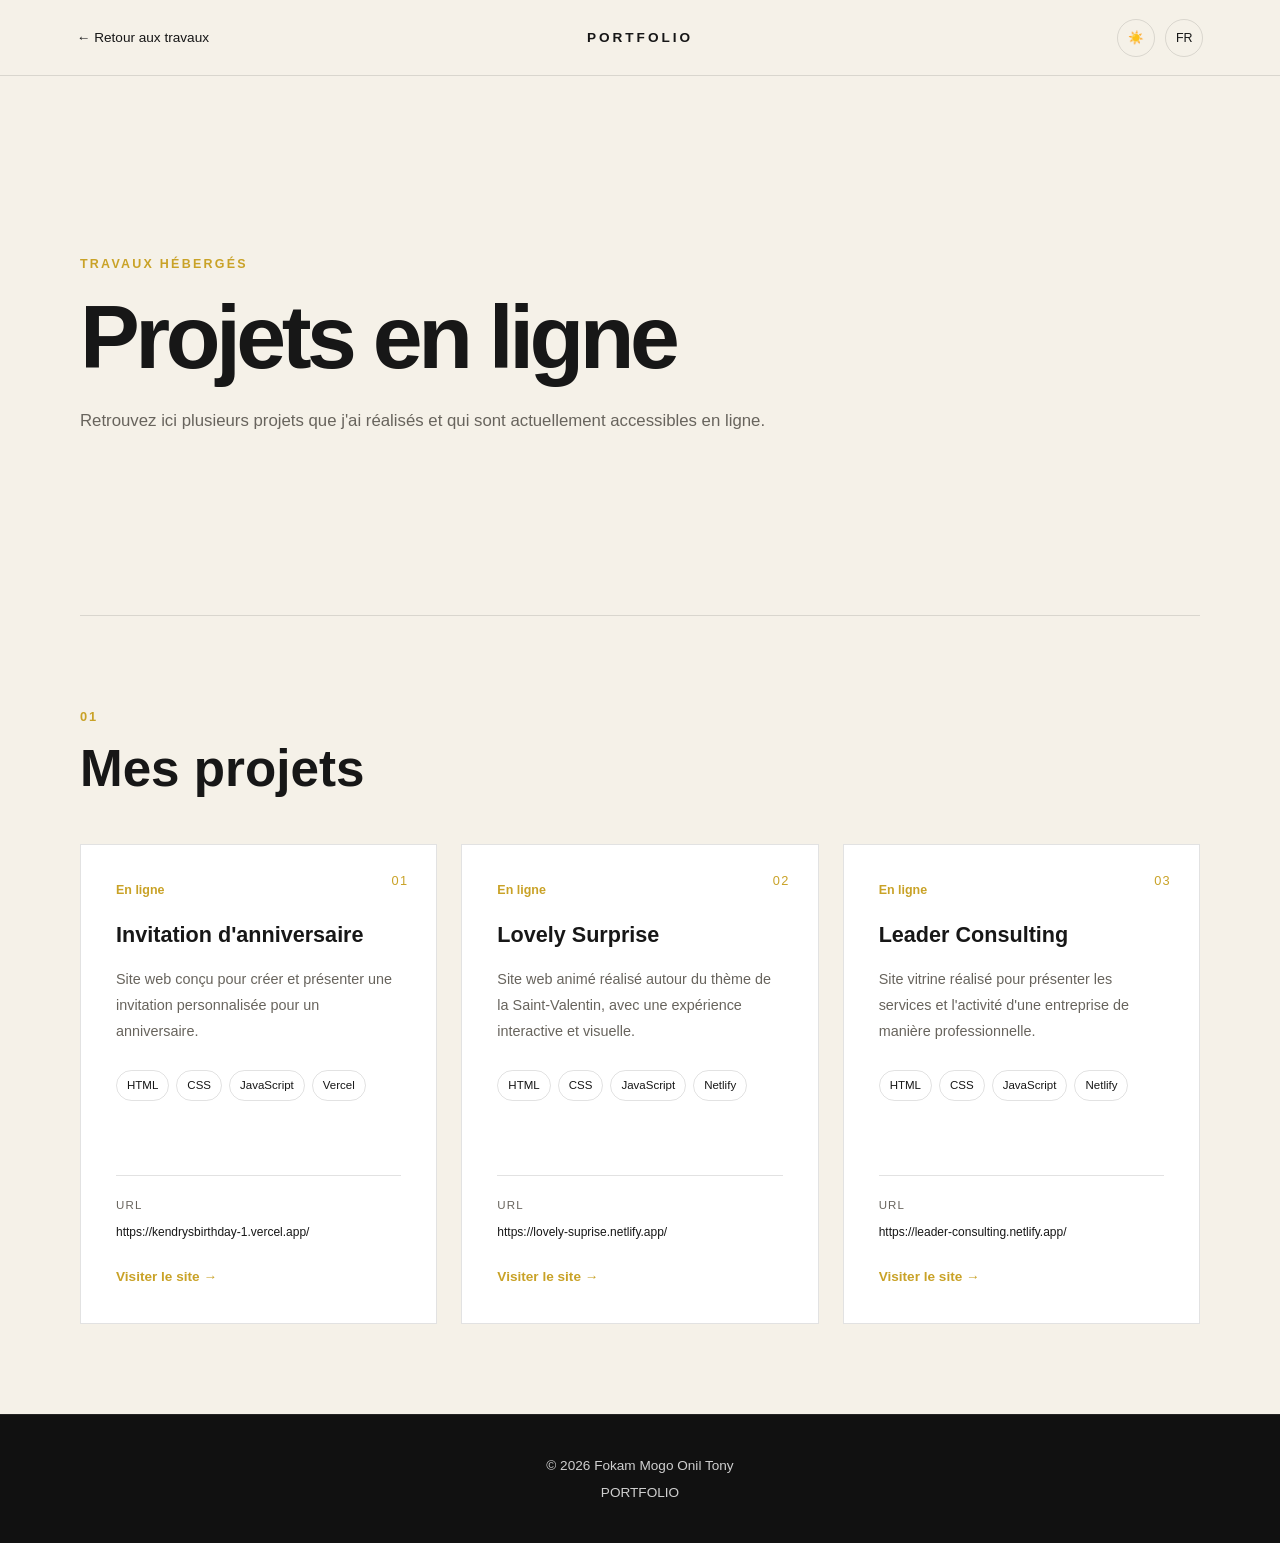
==== projetheberges/index.html @ 0e51179e "Mise en ligne du portfolio" ====
<!DOCTYPE html>
<html lang="fr">

<head>

    <meta charset="UTF-8">

    <meta name="viewport" content="width=device-width, initial-scale=1.0">

    <title>Travaux hébergés — Portfolio</title>

    <link rel="stylesheet" href="projets-heberges.css">

</head>

<body>

    <!-- HEADER -->

    <header class="project-header">

        <a href="../index.html#travaux"
           class="back-link"
           data-i18n="back">
            ← Retour aux travaux
        </a>

        <div class="project-logo">
            PORTFOLIO
        </div>

        <div class="project-controls">

            <button
                id="theme-toggle"
                class="control-button"
                aria-label="Changer le thème">
                ☀️
            </button>

            <button
                id="language-toggle"
                class="control-button">
                FR
            </button>

        </div>

    </header>


    <main>

        <!-- INTRODUCTION -->

        <section class="projects-intro">

            <span class="project-number">
                TRAVAUX HÉBERGÉS
            </span>

            <h1 data-i18n="title">
                Projets en ligne
            </h1>

            <p data-i18n="intro">
                Retrouvez ici plusieurs projets que j'ai réalisés
                et qui sont actuellement accessibles en ligne.
            </p>

        </section>


        <!-- PROJETS -->

        <section class="hosted-projects">

            <span class="section-number">
                01
            </span>

            <h2 data-i18n="projectsTitle">
                Mes projets
            </h2>


            <div class="hosted-grid">


                <!-- =========================================
                     PROJET 1
                ========================================== -->

                <article class="hosted-card">

                    <div class="hosted-number">
                        01
                    </div>

                    <span class="hosted-status"
                          data-i18n="online">
                        En ligne
                    </span>

                    <h3 data-i18n="birthdayTitle">
                        Invitation d'anniversaire
                    </h3>

                    <p data-i18n="birthdayDescription">
                        Site web conçu pour créer et présenter
                        une invitation personnalisée pour un
                        anniversaire.
                    </p>

                    <div class="technologies">

                        <span>HTML</span>
                        <span>CSS</span>
                        <span>JavaScript</span>
                        <span>Vercel</span>

                    </div>

                    <div class="project-url">

                        <span data-i18n="url">
                            URL
                        </span>

                        <a
                            href="https://kendrysbirthday-1.vercel.app/"
                            target="_blank"
                            rel="noopener noreferrer">

                            https://kendrysbirthday-1.vercel.app/

                        </a>

                    </div>

                    <a
                        href="https://kendrysbirthday-1.vercel.app/"
                        target="_blank"
                        rel="noopener noreferrer"
                        class="visit-link"
                        data-i18n="visit">

                        Visiter le site →

                    </a>

                </article>


                <!-- =========================================
                     PROJET 2
                ========================================== -->

                <article class="hosted-card">

                    <div class="hosted-number">
                        02
                    </div>

                    <span class="hosted-status"
                          data-i18n="online">
                        En ligne
                    </span>

                    <h3>
                        Lovely Surprise
                    </h3>

                    <p data-i18n="lovelyDescription">
                        Site web animé réalisé autour du thème
                        de la Saint-Valentin, avec une expérience
                        interactive et visuelle.
                    </p>

                    <div class="technologies">

                        <span>HTML</span>
                        <span>CSS</span>
                        <span>JavaScript</span>
                        <span>Netlify</span>

                    </div>

                    <div class="project-url">

                        <span data-i18n="url">
                            URL
                        </span>

                        <a
                            href="https://lovely-suprise.netlify.app/"
                            target="_blank"
                            rel="noopener noreferrer">

                            https://lovely-suprise.netlify.app/

                        </a>

                    </div>

                    <a
                        href="https://lovely-suprise.netlify.app/"
                        target="_blank"
                        rel="noopener noreferrer"
                        class="visit-link"
                        data-i18n="visit">

                        Visiter le site →

                    </a>

                </article>


                <!-- =========================================
                     PROJET 3
                ========================================== -->

                <article class="hosted-card">

                    <div class="hosted-number">
                        03
                    </div>

                    <span class="hosted-status"
                          data-i18n="online">
                        En ligne
                    </span>

                    <h3>
                        Leader Consulting
                    </h3>

                    <p data-i18n="leaderDescription">
                        Site vitrine réalisé pour présenter
                        les services et l'activité d'une entreprise
                        de manière professionnelle.
                    </p>

                    <div class="technologies">

                        <span>HTML</span>
                        <span>CSS</span>
                        <span>JavaScript</span>
                        <span>Netlify</span>

                    </div>

                    <div class="project-url">

                        <span data-i18n="url">
                            URL
                        </span>

                        <a
                            href="https://leader-consulting.netlify.app/"
                            target="_blank"
                            rel="noopener noreferrer">

                            https://leader-consulting.netlify.app/

                        </a>

                    </div>

                    <a
                        href="https://leader-consulting.netlify.app/"
                        target="_blank"
                        rel="noopener noreferrer"
                        class="visit-link"
                        data-i18n="visit">

                        Visiter le site →

                    </a>

                </article>


            </div>

        </section>

    </main>


    <!-- FOOTER -->

    <footer class="project-footer">

        <p>
            © 2026 Fokam Mogo Onil Tony
        </p>

        <p>
            PORTFOLIO
        </p>

    </footer>


    <script src="projets-heberges.js"></script>

</body>

</html>
---- projetheberges/projets-heberges.css ----
/* =========================================================
   VARIABLES
========================================================= */

:root {
    --project-bg: #f5f1e8;
    --project-surface: #ffffff;
    --project-text: #171717;
    --project-muted: #68645d;
    --project-gold: #c9a227;
    --project-border: rgba(23, 23, 23, 0.12);
}


/* =========================================================
   BASE
========================================================= */

* {
    margin: 0;
    padding: 0;
    box-sizing: border-box;
}

html {
    scroll-behavior: smooth;
}

body {
    background: var(--project-bg);
    color: var(--project-text);

    font-family: Arial, Helvetica, sans-serif;

    line-height: 1.7;

    transition:
        background-color 0.5s ease,
        color 0.5s ease;
}


/* =========================================================
   HEADER
========================================================= */

.project-header {

    position: sticky;
    top: 0;

    z-index: 1000;

    height: 76px;

    padding: 0 6%;

    display: grid;

    grid-template-columns: 1fr auto 1fr;

    align-items: center;

    background: rgba(245, 241, 232, 0.94);

    backdrop-filter: blur(12px);

    border-bottom: 1px solid var(--project-border);
}

.back-link {

    justify-self: start;

    color: var(--project-text);

    text-decoration: none;

    font-size: 0.85rem;

    font-weight: 500;

    transition:
        color 0.3s ease,
        transform 0.3s ease;
}

.back-link:hover {

    color: var(--project-gold);

    transform: translateX(-4px);
}

.project-logo {

    justify-self: center;

    font-size: 0.85rem;

    font-weight: 700;

    letter-spacing: 0.22em;
}

.project-controls {

    justify-self: end;

    display: flex;

    align-items: center;

    gap: 10px;
}

.control-button {

    width: 38px;
    height: 38px;

    display: flex;

    align-items: center;
    justify-content: center;

    padding: 0;

    border: 1px solid var(--project-border);

    border-radius: 50%;

    background: transparent;

    color: var(--project-text);

    cursor: pointer;

    font-family: inherit;

    font-size: 0.78rem;

    transition:
        border-color 0.3s ease,
        color 0.3s ease,
        transform 0.3s ease;
}

.control-button:hover {

    border-color: var(--project-gold);

    color: var(--project-gold);

    transform: translateY(-2px);
}


/* =========================================================
   CONTENU
========================================================= */

main {

    width: min(1120px, 88%);

    margin: 0 auto;
}

section {

    padding: 90px 0;
}


/* =========================================================
   INTRODUCTION
========================================================= */

.projects-intro {

    min-height: 60vh;

    display: flex;

    flex-direction: column;

    justify-content: center;

    align-items: flex-start;

    border-bottom: 1px solid var(--project-border);
}

.project-number {

    margin-bottom: 18px;

    color: var(--project-gold);

    font-size: 0.78rem;

    font-weight: 600;

    letter-spacing: 0.18em;
}

.projects-intro h1 {

    margin-bottom: 22px;

    font-size: clamp(3rem, 7vw, 6rem);

    line-height: 1;

    letter-spacing: -0.05em;
}

.projects-intro p {

    max-width: 700px;

    color: var(--project-muted);

    font-size: 1.05rem;

    line-height: 1.9;
}


/* =========================================================
   SECTION PROJETS
========================================================= */

.section-number {

    display: block;

    margin-bottom: 12px;

    color: var(--project-gold);

    font-size: 0.8rem;

    font-weight: 600;

    letter-spacing: 0.15em;
}

.hosted-projects h2 {

    margin-bottom: 45px;

    font-size: clamp(2rem, 4vw, 3.2rem);

    line-height: 1.15;
}


/* =========================================================
   GRILLE
========================================================= */

.hosted-grid {

    display: grid;

    grid-template-columns: repeat(3, 1fr);

    gap: 24px;
}


/* =========================================================
   CARTE
========================================================= */

.hosted-card {

    position: relative;

    padding: 35px;

    min-height: 480px;

    display: flex;

    flex-direction: column;

    background: var(--project-surface);

    border: 1px solid var(--project-border);

    transition:
        transform 0.4s ease,
        box-shadow 0.4s ease,
        background-color 0.4s ease;
}

.hosted-card:hover {

    transform: translateY(-7px);

    box-shadow:
        0 20px 40px rgba(0, 0, 0, 0.08);
}


/* =========================================================
   NUMÉRO
========================================================= */

.hosted-number {

    position: absolute;

    top: 25px;
    right: 28px;

    color: var(--project-gold);

    font-size: 0.8rem;

    letter-spacing: 0.1em;
}


/* =========================================================
   STATUT
========================================================= */

.hosted-status {

    margin-bottom: 20px;

    color: var(--project-gold);

    font-size: 0.78rem;

    font-weight: 600;
}


/* =========================================================
   TITRE
========================================================= */

.hosted-card h3 {

    margin-bottom: 18px;

    font-size: 1.35rem;

    line-height: 1.3;
}


/* =========================================================
   DESCRIPTION
========================================================= */

.hosted-card > p {

    margin-bottom: 25px;

    color: var(--project-muted);

    font-size: 0.9rem;

    line-height: 1.8;
}


/* =========================================================
   TECHNOLOGIES
========================================================= */

.technologies {

    display: flex;

    flex-wrap: wrap;

    gap: 7px;

    margin-bottom: 25px;
}

.technologies span {

    padding: 5px 10px;

    border: 1px solid var(--project-border);

    border-radius: 20px;

    font-size: 0.72rem;
}


/* =========================================================
   URL
========================================================= */

.project-url {

    margin-top: auto;

    padding-top: 20px;

    border-top: 1px solid var(--project-border);
}

.project-url > span {

    display: block;

    margin-bottom: 7px;

    color: var(--project-muted);

    font-size: 0.72rem;

    text-transform: uppercase;

    letter-spacing: 0.1em;
}

.project-url a {

    display: block;

    color: var(--project-text);

    font-size: 0.75rem;

    word-break: break-all;

    text-decoration: none;

    transition: color 0.3s ease;
}

.project-url a:hover {

    color: var(--project-gold);
}


/* =========================================================
   BOUTON
========================================================= */

.visit-link {

    display: inline-block;

    margin-top: 22px;

    color: var(--project-gold);

    font-size: 0.85rem;

    font-weight: 600;

    text-decoration: none;
}

.visit-link:hover {

    text-decoration: underline;
}


/* =========================================================
   FOOTER
========================================================= */

.project-footer {

    padding: 35px 20px;

    background: #111111;

    color: #cfcfcf;

    text-align: center;

    border-top: 1px solid rgba(255, 255, 255, 0.08);
}

.project-footer p {

    margin: 4px 0;

    font-size: 0.85rem;
}


/* =========================================================
   MODE SOMBRE
========================================================= */

body.dark-mode {

    --project-bg: #0f0f0f;

    --project-surface: #171717;

    --project-text: #f5f1e8;

    --project-muted: #aaa59c;

    --project-border: rgba(255, 255, 255, 0.12);
}

body.dark-mode .project-header {

    background: rgba(15, 15, 15, 0.94);
}

body.dark-mode .control-button {

    border-color: rgba(255, 255, 255, 0.16);
}

body.dark-mode .hosted-card:hover {

    box-shadow:
        0 20px 40px rgba(0, 0, 0, 0.35);
}


/* =========================================================
   TABLETTE
========================================================= */

@media (max-width: 950px) {

    .hosted-grid {

        grid-template-columns: repeat(2, 1fr);
    }

}


/* =========================================================
   MOBILE
========================================================= */

@media (max-width: 650px) {

    .project-header {

        height: 68px;

        padding: 0 5%;
    }

    .back-link {

        font-size: 0;
    }

    .back-link::before {

        content: "←";

        font-size: 1.15rem;
    }

    .project-logo {

        font-size: 0.72rem;

        letter-spacing: 0.16em;
    }

    .project-controls {

        gap: 6px;
    }

    .control-button {

        width: 34px;
        height: 34px;
    }

    main {

        width: 88%;
    }

    section {

        padding: 65px 0;
    }

    .projects-intro {

        min-height: calc(100vh - 68px);
    }

    .projects-intro h1 {

        font-size: clamp(2.5rem, 13vw, 4.5rem);
    }

    .hosted-grid {

        grid-template-columns: 1fr;
    }

    .hosted-card {

        min-height: auto;

        padding: 28px;
    }

}
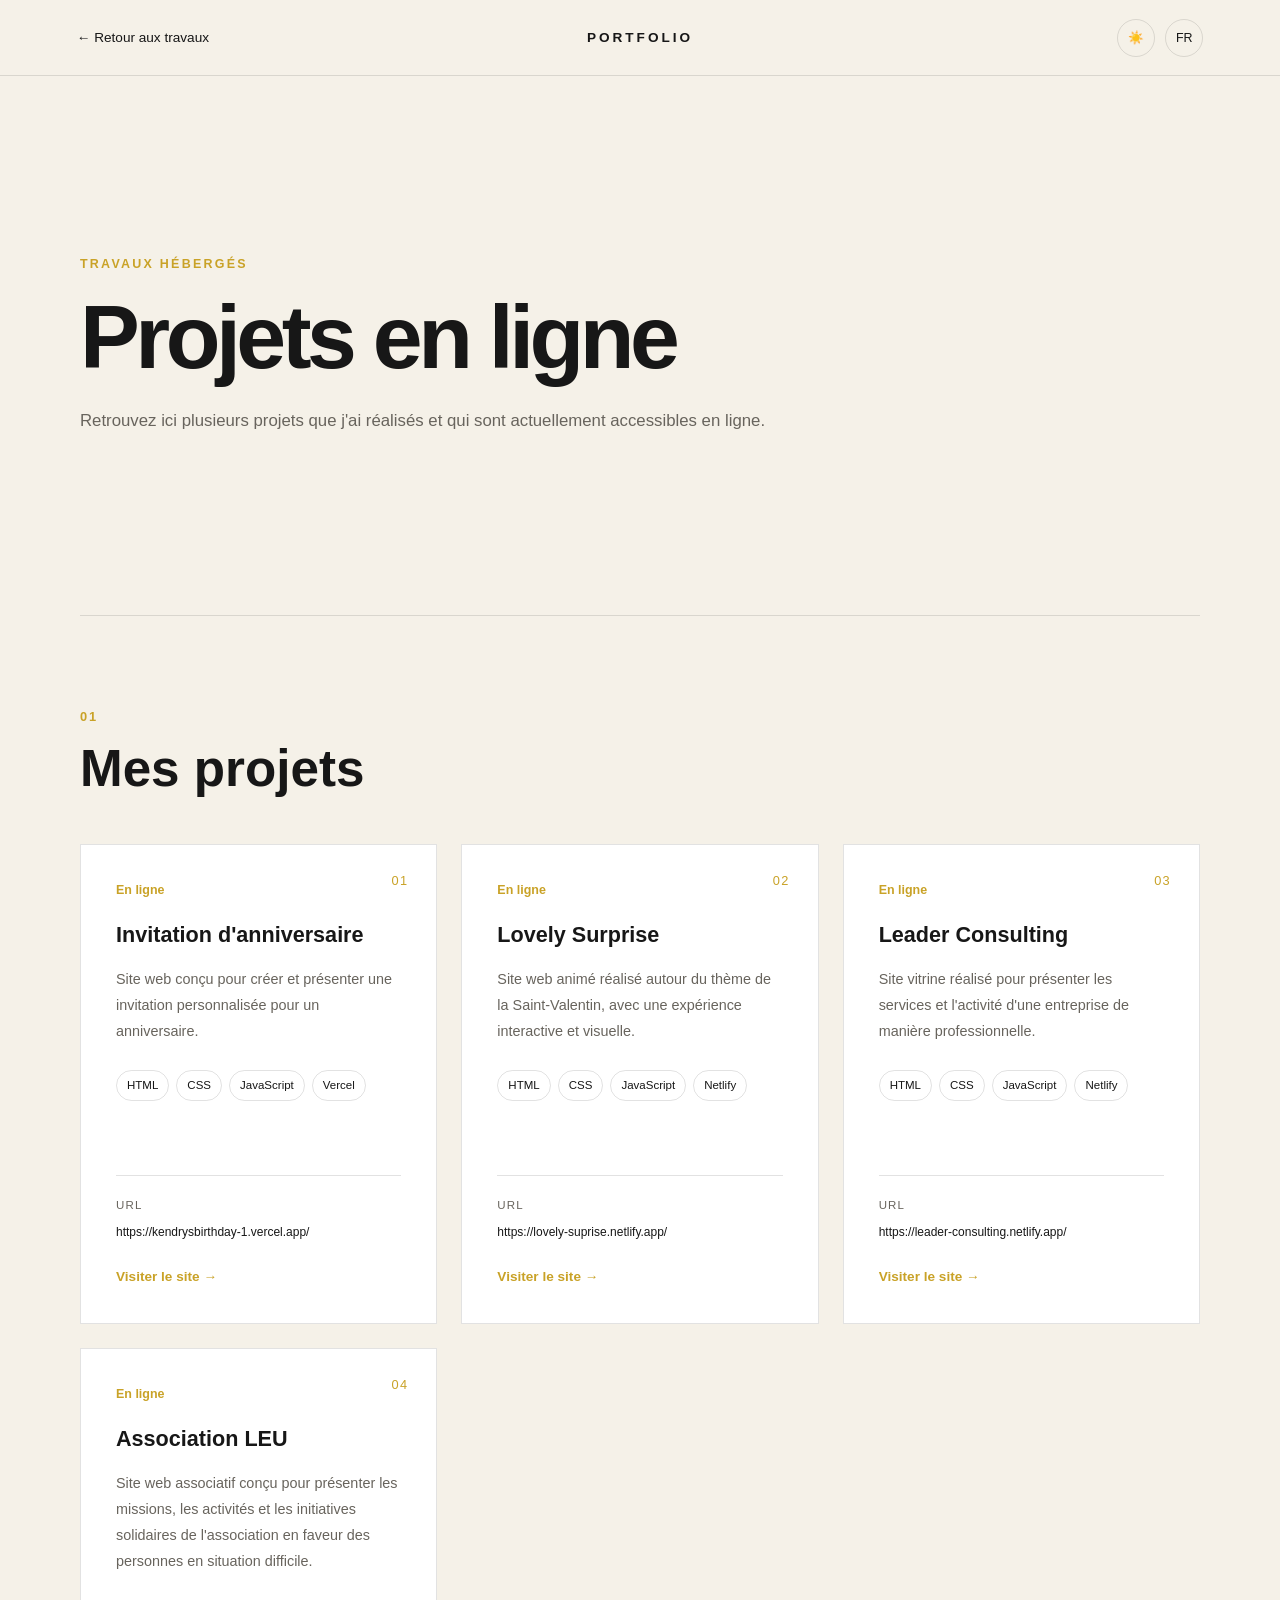
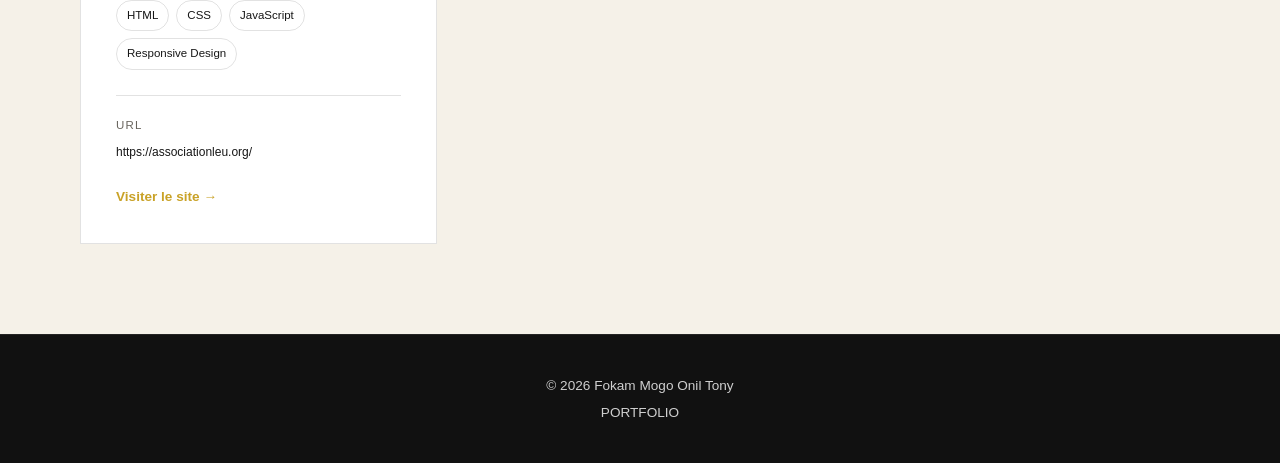
==== commit 28d08fa3: "Ajout du projet Association LEU" ====
--- a/projetheberges/index.html
+++ b/projetheberges/index.html
@@ -280,6 +280,72 @@
                     </a>
 
                 </article>
+                
+                <!-- =========================================
+                     PROJET 4
+                ========================================== -->
+
+                <article class="hosted-card">
+
+                    <div class="hosted-number">
+                        04
+                    </div>
+
+                    <span class="hosted-status"
+                          data-i18n="online">
+                        En ligne
+                    </span>
+
+                    <h3>
+                        Association LEU
+                    </h3>
+
+                    <p data-i18n="leuDescription">
+                        Site web associatif conçu pour présenter
+                        les missions, les activités et les initiatives
+                        solidaires de l'association en faveur
+                        des personnes en situation difficile.
+                    </p>
+
+                    <div class="technologies">
+
+                        <span>HTML</span>
+                        <span>CSS</span>
+                        <span>JavaScript</span>
+                        <span>Responsive Design</span>
+
+                    </div>
+
+                    <div class="project-url">
+
+                        <span data-i18n="url">
+                            URL
+                        </span>
+
+                        <a
+                            href="https://associationleu.org/"
+                            target="_blank"
+                            rel="noopener noreferrer">
+
+                            https://associationleu.org/
+
+                        </a>
+
+                    </div>
+
+                    <a
+                        href="https://associationleu.org/"
+                        target="_blank"
+                        rel="noopener noreferrer"
+                        class="visit-link"
+                        data-i18n="visit">
+
+                        Visiter le site →
+
+                    </a>
+
+                </article>
+
 
 
             </div>
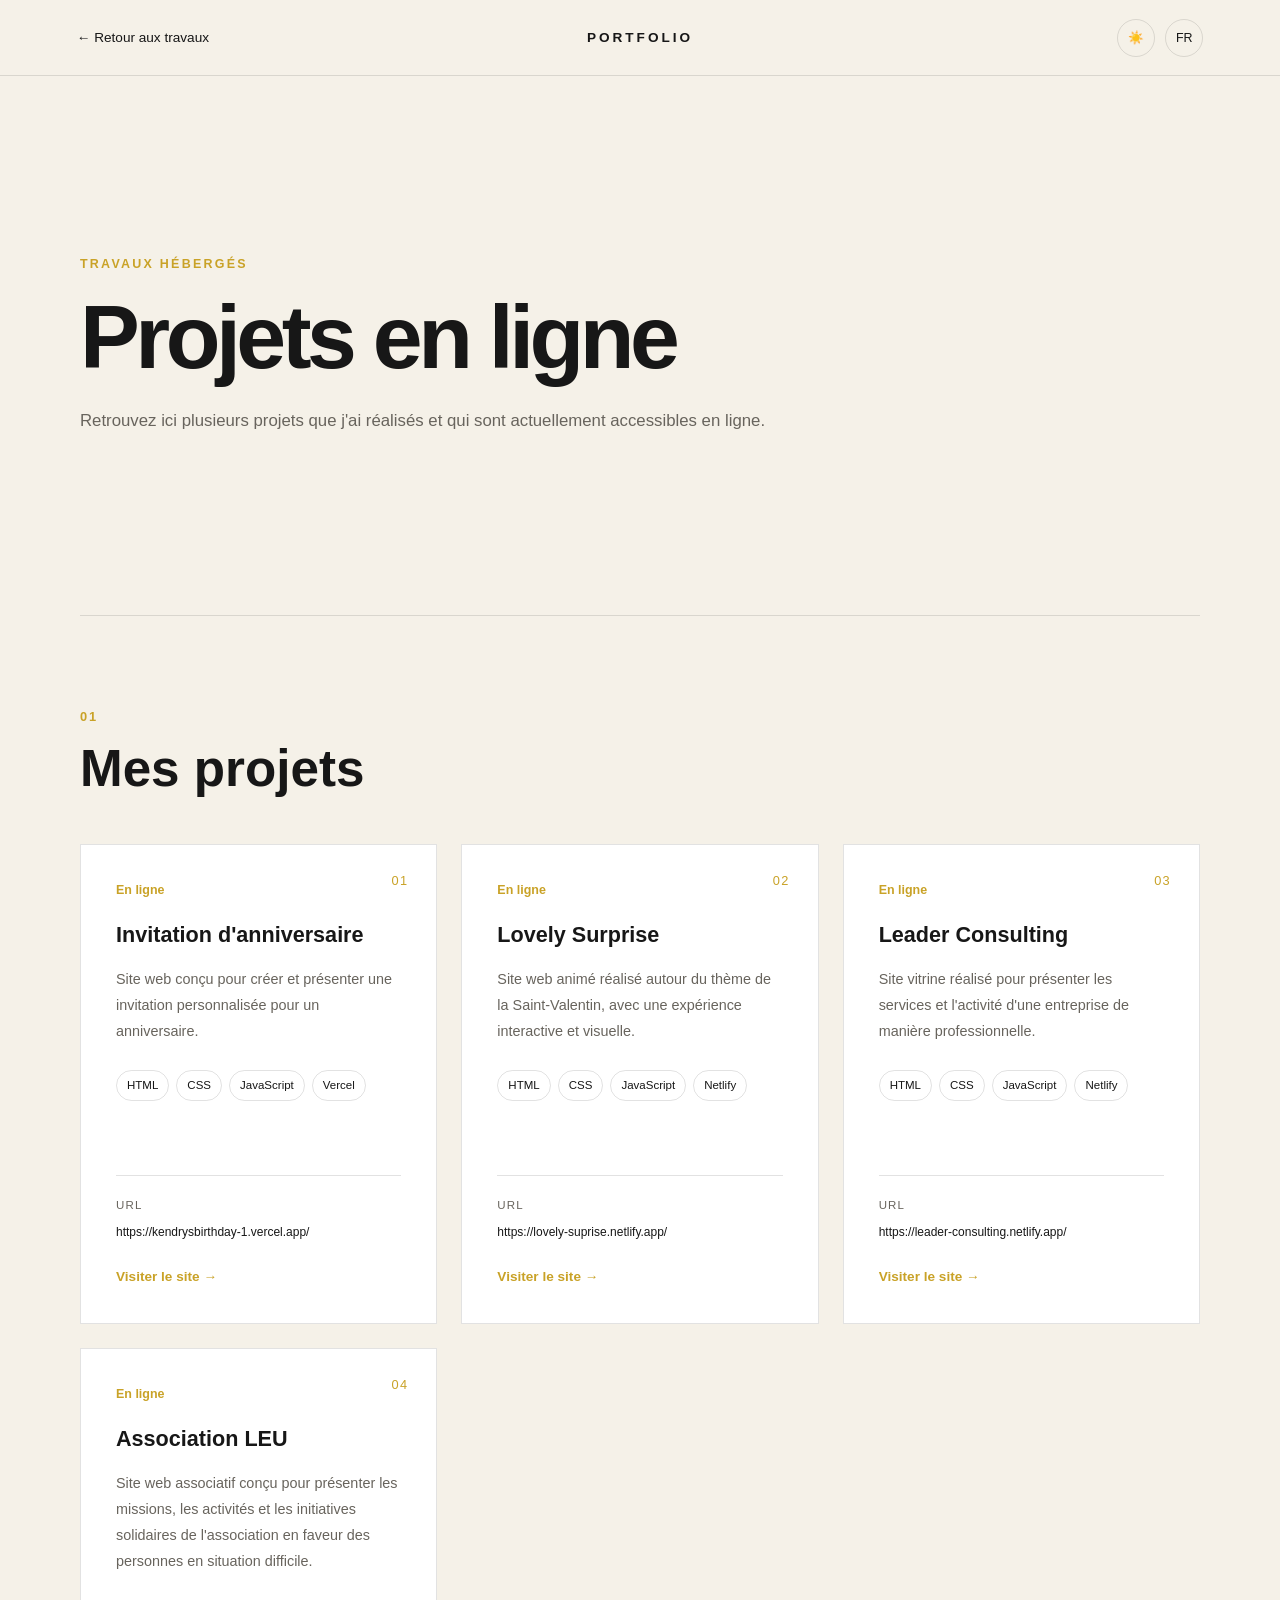
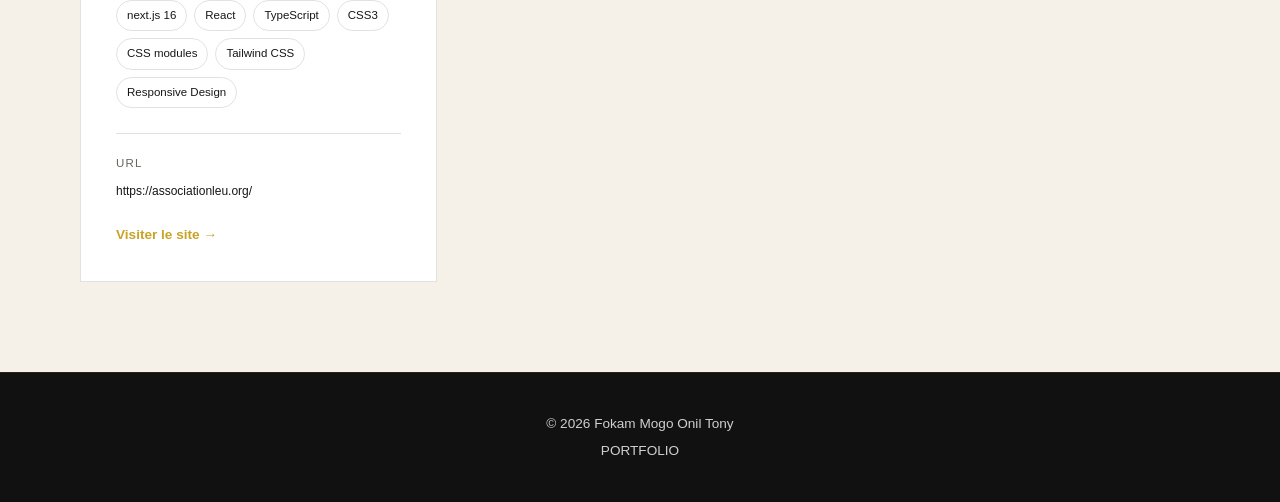
==== commit 0ab64b31: "Mise à jour des technologies du projet Association LEU" ====
--- a/projetheberges/index.html
+++ b/projetheberges/index.html
@@ -307,14 +307,17 @@
                         des personnes en situation difficile.
                     </p>
 
-                    <div class="technologies">
-
-                        <span>HTML</span>
-                        <span>CSS</span>
-                        <span>JavaScript</span>
-                        <span>Responsive Design</span>
-
-                    </div>
+                    
+<div class="technologies">
+    <span>next.js 16</span>
+    <span>React</span>
+    <span>TypeScript</span>
+    <span>CSS3 </span>
+    <span>CSS modules</span>
+    <span>Tailwind CSS</span>
+    <span>Responsive Design</span>
+</div>
+
 
                     <div class="project-url">
 
